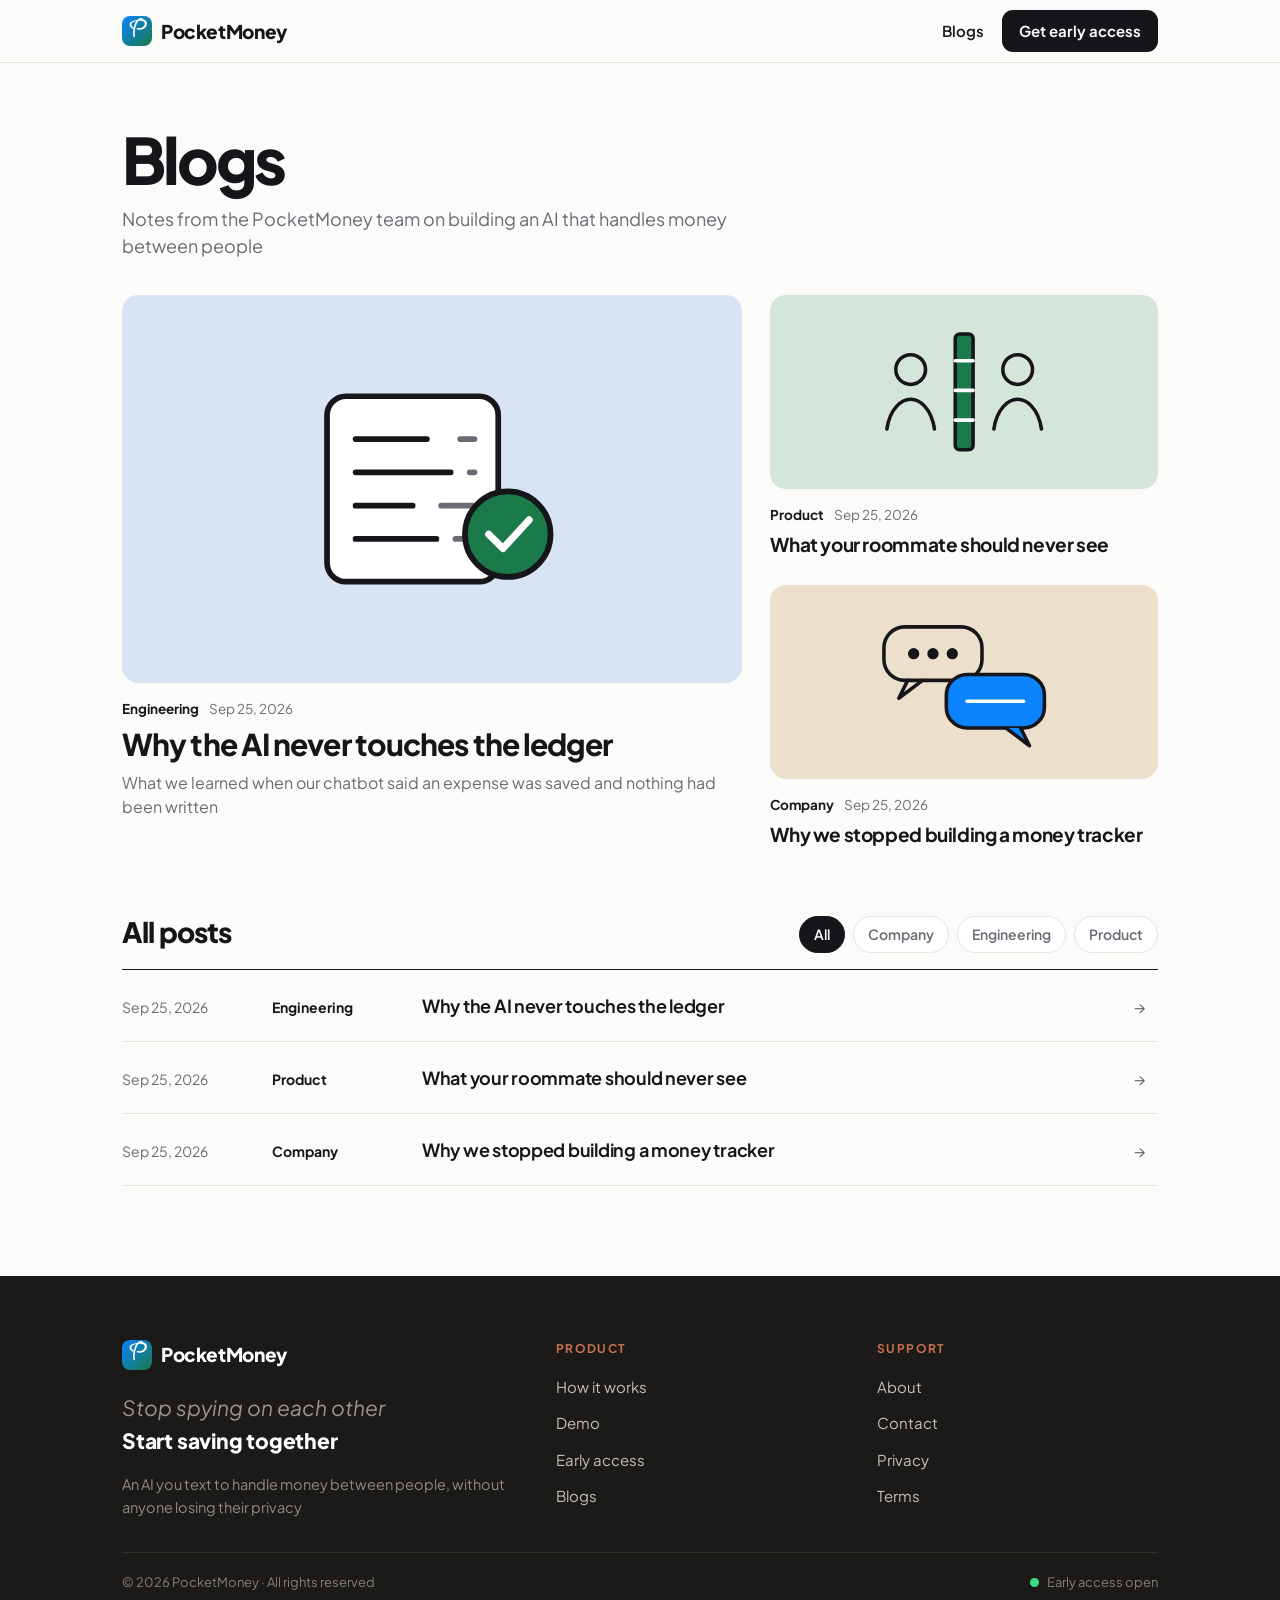
==== blogs/index.html @ 405c6bdd "Add Blogs section with three starter posts /blogs/ lists posts with a featured row and a filterable " ====
<!DOCTYPE html>
<html lang="en">
<head>
<meta charset="UTF-8" />
<meta name="viewport" content="width=device-width, initial-scale=1" />
<title>Blogs · PocketMoney</title>
  <link rel="icon" href="/favicon.ico" sizes="any">
  <link rel="icon" type="image/png" href="/favicon-32.png" sizes="32x32">
  <link rel="apple-touch-icon" href="/apple-touch-icon.png">
<meta name="description" content="Notes from the PocketMoney team on building an AI that handles money between people" />
<meta property="og:title" content="Blogs · PocketMoney" />
<meta property="og:description" content="Notes from the PocketMoney team on building an AI that handles money between people" />
<meta property="og:url" content="https://trypocketmoney.com/blogs/" />
<link rel="canonical" href="https://trypocketmoney.com/blogs/" />
<link rel="preconnect" href="https://fonts.googleapis.com">
<link rel="preconnect" href="https://fonts.gstatic.com" crossorigin>
<link href="https://fonts.googleapis.com/css2?family=Plus+Jakarta+Sans:wght@400;500;600;700;800&display=swap" rel="stylesheet">
<link rel="stylesheet" href="/blogs/blog.css">
  <!-- PostHog web analytics (privacy-first: no session recording) -->
  <script>
    !function(t,e){var o,n,p,r;e.__SV||(window.posthog=e,e._i=[],e.init=function(i,s,a){function g(t,e){var o=e.split(".");2==o.length&&(t=t[o[0]],e=o[1]),t[e]=function(){t.push([e].concat(Array.prototype.slice.call(arguments,0)))}}(p=t.createElement("script")).type="text/javascript",p.crossOrigin="anonymous",p.async=!0,p.src=s.api_host.replace(".i.posthog.com","-assets.i.posthog.com")+"/static/array.js",(r=t.getElementsByTagName("script")[0]).parentNode.insertBefore(p,r);var u=e;for(void 0!==a?u=e[a]=[]:a="posthog",u.people=u.people||[],u.toString=function(t){var e="posthog";return"posthog"!==a&&(e+="."+a),t||(e+=" (stub)"),e},u.people.toString=function(){return u.toString(1)+".people (stub)"},o="init capture register register_once register_for_session unregister unregister_for_session getFeatureFlag getFeatureFlagPayload isFeatureEnabled reloadFeatureFlags updateEarlyAccessFeatureEnrollment getEarlyAccessFeatures on onFeatureFlags onSessionId getSurveys getActiveMatchingSurveys renderSurvey canRenderSurvey getNextSurveyStep identify setPersonProperties group resetGroups setPersonPropertiesForFlags resetPersonPropertiesForFlags setGroupPropertiesForFlags resetGroupPropertiesForFlags reset get_distinct_id getGroups get_session_id get_session_replay_url alias set_config startSessionRecording stopSessionRecording capturedForSessionRecording get_session_recording_status log optIn optOut".split(" "),n=0;n<o.length;n++)g(u,o[n]);e._i.push([i,s,a])},e.__SV=1)}(document,window.posthog||[]);
    posthog.init('phc_vDGzgaGSYCHzjmmtXt4KbbL6Bm7c357qby8rYuPzvGn6', {
      api_host: 'https://us.i.posthog.com',
      person_profiles: 'identified_only',
      disable_session_recording: true
    });
  </script>
</head>
<body>
  <nav><div class="wrap row">
    <a class="brand" href="/"><span class="logo">P</span>PocketMoney</a>
    <div class="navr"><a class="navlink on" href="/blogs/">Blogs</a><a class="btn" href="/#signup">Get early access</a></div>
  </div></nav>

  <main class="wrap">
    <header class="bhead">
      <h1>Blogs</h1>
      <p>Notes from the PocketMoney team on building an AI that handles money between people</p>
    </header>
    <section class="feat">
      <a class="card" href="/blogs/the-ai-never-touches-the-ledger.html"><div class="art sky " aria-hidden="true"><svg viewBox="0 0 120 90" fill="none" stroke="#15151a" stroke-width="2.4" stroke-linecap="round" stroke-linejoin="round"><rect x="16" y="6" width="72" height="78" rx="8" fill="#fff"/><path d="M28 24h30M28 38h40M28 52h24M28 66h34"/><path d="M72 24h6M76 38h2M64 52h14M70 66h8" stroke="#6b6b76"/><circle cx="92" cy="64" r="18" fill="#1a7a4a"/><path d="M84 64l6 6 11-12" stroke="#fff" stroke-width="3"/></svg></div><div class="meta"><span class="cat">Engineering</span><time datetime="2026-09-25">Sep 25, 2026</time></div><h2>Why the AI never touches the ledger</h2><p class="dek">What we learned when our chatbot said an expense was saved and nothing had been written</p></a>
      <div class="side"><a class="card" href="/blogs/what-your-roommate-should-never-see.html"><div class="art mint " aria-hidden="true"><svg viewBox="0 0 120 90" fill="none" stroke="#15151a" stroke-width="2.4" stroke-linecap="round" stroke-linejoin="round"><circle cx="24" cy="30" r="10"/><path d="M8 70c2-14 10-20 16-20s14 6 16 20"/><circle cx="96" cy="30" r="10"/><path d="M80 70c2-14 10-20 16-20s14 6 16 20"/><rect x="54" y="6" width="12" height="78" rx="3" fill="#1a7a4a"/><path d="M54 24h12M54 44h12M54 64h12" stroke="#fff"/></svg></div><div class="meta"><span class="cat">Product</span><time datetime="2026-09-25">Sep 25, 2026</time></div><h3>What your roommate should never see</h3></a><a class="card" href="/blogs/why-we-stopped-building-a-money-tracker.html"><div class="art sand " aria-hidden="true"><svg viewBox="0 0 120 90" fill="none" stroke="#15151a" stroke-width="2.4" stroke-linecap="round" stroke-linejoin="round"><rect x="6" y="8" width="66" height="36" rx="14"/><path d="M22 44l-6 12 16-12"/><rect x="48" y="40" width="66" height="36" rx="14" fill="#0b84fe" stroke="#15151a"/><path d="M98 76l6 12-16-12" fill="#0b84fe"/><circle cx="26" cy="26" r="2.6" fill="#15151a"/><circle cx="39" cy="26" r="2.6" fill="#15151a"/><circle cx="52" cy="26" r="2.6" fill="#15151a"/><path d="M62 58h38" stroke="#fff"/></svg></div><div class="meta"><span class="cat">Company</span><time datetime="2026-09-25">Sep 25, 2026</time></div><h3>Why we stopped building a money tracker</h3></a></div>
    </section>
    <section class="all">
      <div class="allhead"><h2>All posts</h2><div class="chips"><button class="chip on" data-cat="all">All</button><button class="chip" data-cat="Company">Company</button><button class="chip" data-cat="Engineering">Engineering</button><button class="chip" data-cat="Product">Product</button></div></div>
      <ul class="rows">
      <li data-cat="Engineering"><a href="/blogs/the-ai-never-touches-the-ledger.html"><span class="d">Sep 25, 2026</span><span class="c">Engineering</span><span class="t">Why the AI never touches the ledger</span><span class="ar">→</span></a></li>
      <li data-cat="Product"><a href="/blogs/what-your-roommate-should-never-see.html"><span class="d">Sep 25, 2026</span><span class="c">Product</span><span class="t">What your roommate should never see</span><span class="ar">→</span></a></li>
      <li data-cat="Company"><a href="/blogs/why-we-stopped-building-a-money-tracker.html"><span class="d">Sep 25, 2026</span><span class="c">Company</span><span class="t">Why we stopped building a money tracker</span><span class="ar">→</span></a></li>
      </ul>
    </section>
  </main>
  <footer><div class="wrap">
    <div class="fgrid">
      <div>
        <div class="brand"><span class="logo">P</span>PocketMoney</div>
        <div class="fitalic">Stop spying on each other</div>
        <div class="fbold">Start saving together</div>
        <div class="fdesc">An AI you text to handle money between people, without anyone losing their privacy</div>
      </div>
      <div class="fcol"><h4>Product</h4><a href="/#demo">How it works</a><a href="/#demo">Demo</a><a href="/#signup">Early access</a><a href="/blogs/">Blogs</a></div>
      <div class="fcol"><h4>Support</h4><a href="/about.html">About</a><a href="/contact.html">Contact</a><a href="/privacy.html">Privacy</a><a href="/terms.html">Terms</a></div>
    </div>
    <div class="fbar">
      <span>© 2026 PocketMoney · All rights reserved</span>
      <span class="status"><span class="dot"></span> Early access open</span>
    </div>
  </div></footer>
<script>
  document.querySelectorAll('.chip').forEach(function(b){b.addEventListener('click',function(){
    document.querySelectorAll('.chip').forEach(function(x){x.classList.toggle('on',x===b)});
    var c=b.dataset.cat;
    document.querySelectorAll('.rows li').forEach(function(li){li.hidden=c!=='all'&&li.dataset.cat!==c});
  })});
</script>
</body>
</html>
---- blogs/blog.css ----
@font-face{font-family:'Fuggles';src:url(/fonts/fuggles.woff2) format('woff2');font-weight:400;font-display:swap}

:root{--ink:#15151a;--muted:#6b6b76;--line:#e6e4df;--blue:#0b84fe;--green:#1a7a4a;--bg:#fbfbfa;--body:#34343c;
  --font:'Plus Jakarta Sans',-apple-system,BlinkMacSystemFont,"Segoe UI",Helvetica,Arial,sans-serif;
  --sand:#ecdfcc;--mint:#d3e6d9;--sky:#d8e4f3}
*{box-sizing:border-box;margin:0;padding:0}
body{font-family:var(--font);background:var(--bg);color:var(--ink);-webkit-font-smoothing:antialiased;line-height:1.5}
a{color:inherit;text-decoration:none}
.wrap{max-width:1080px;margin:0 auto;padding:0 22px}

/* nav */
nav{position:sticky;top:0;z-index:40;background:rgba(251,251,250,.85);backdrop-filter:saturate(160%) blur(10px);-webkit-backdrop-filter:saturate(160%) blur(10px);border-bottom:1px solid var(--line)}
nav .row{display:flex;align-items:center;justify-content:space-between;height:62px}
.brand{display:flex;align-items:center;gap:9px;font-weight:800;font-size:19px;letter-spacing:-.02em}
.logo{width:30px;height:30px;border-radius:8px;background:linear-gradient(135deg,#0b84fe,#1a7a4a);display:inline-flex;align-items:center;justify-content:center;color:#fff;font-family:'Fuggles',cursive;font-size:26px;line-height:1;padding-bottom:3px}
.navr{display:flex;align-items:center;gap:18px}
.navlink{font-weight:600;font-size:15px;color:var(--muted);transition:color .2s ease}
.navlink:hover,.navlink.on{color:var(--ink)}
.btn{display:inline-block;background:var(--ink);color:#fff;font-weight:650;font-size:15px;padding:10px 17px;border-radius:11px;transition:opacity .25s ease,transform .25s ease}
.btn:hover{opacity:.92;transform:translateY(-1px)}
@media(max-width:480px){nav .row{gap:12px}.brand{font-size:16px;gap:7px}.navr{gap:12px}.navlink{font-size:14px}.navr .btn{font-size:13px;padding:8px 11px;white-space:nowrap}}

/* index header */
.bhead{padding:64px 0 36px}
.bhead h1{font-size:64px;font-weight:800;letter-spacing:-.045em;line-height:1}
.bhead p{color:var(--muted);font-size:18px;margin-top:14px;max-width:52ch}
@media(max-width:760px){.bhead{padding:40px 0 24px}.bhead h1{font-size:44px}.bhead p{font-size:16px}}

/* art panels */
.art{border-radius:16px;display:flex;align-items:center;justify-content:center;overflow:hidden;aspect-ratio:16/10}
.art svg{width:46%;height:auto;max-height:78%}
.art.sand{background:var(--sand)}.art.mint{background:var(--mint)}.art.sky{background:var(--sky)}

/* featured */
.feat{display:grid;grid-template-columns:1.6fr 1fr;gap:28px;padding-bottom:64px}
.feat .side{display:flex;flex-direction:column;gap:28px}
.card{display:block}
.card .art{transition:transform .35s cubic-bezier(.2,.8,.2,1)}
.card:hover .art{transform:scale(1.015)}
.card:hover h2,.card:hover h3{text-decoration:underline;text-decoration-thickness:1.5px;text-underline-offset:4px}
.meta{display:flex;gap:10px;align-items:center;font-size:13.5px;color:var(--muted);margin:16px 0 8px}
.cat{font-weight:700;color:var(--ink)}
.card h2{font-size:30px;font-weight:750;letter-spacing:-.03em;line-height:1.15}
.card h3{font-size:19px;font-weight:700;letter-spacing:-.02em;line-height:1.25}
.card .dek{color:var(--muted);font-size:16px;margin-top:10px;max-width:56ch}
.feat .side .art{aspect-ratio:16/8}
@media(max-width:760px){.feat{grid-template-columns:1fr;gap:36px;padding-bottom:44px}.feat .side{gap:36px}.card h2{font-size:25px}.feat .side .art{aspect-ratio:16/10}}

/* all posts list */
.all{padding-bottom:90px}
.allhead{display:flex;align-items:flex-end;justify-content:space-between;gap:16px;flex-wrap:wrap;border-bottom:1px solid var(--ink);padding-bottom:16px}
.allhead h2{font-size:28px;font-weight:800;letter-spacing:-.03em}
.chips{display:flex;gap:8px;flex-wrap:wrap}
.chip{font:inherit;font-size:14px;font-weight:600;padding:7px 14px;border-radius:999px;border:1px solid var(--line);background:#fff;color:var(--muted);cursor:pointer;transition:all .2s ease}
.chip:hover{color:var(--ink);border-color:#cfcdc7}
.chip.on{background:var(--ink);color:#fff;border-color:var(--ink)}
.rows{list-style:none}
.rows a{display:grid;grid-template-columns:130px 130px 1fr 24px;gap:20px;align-items:baseline;padding:22px 0;border-bottom:1px solid var(--line)}
.rows .d{color:var(--muted);font-size:14px}
.rows .c{font-size:14px;font-weight:700}
.rows .t{font-size:18px;font-weight:650;letter-spacing:-.015em}
.rows .ar{color:var(--muted);transition:transform .25s ease,color .25s ease}
.rows a:hover .t{text-decoration:underline;text-underline-offset:4px}
.rows a:hover .ar{transform:translateX(4px);color:var(--ink)}
.rows li[hidden]{display:none}
@media(max-width:760px){.rows a{grid-template-columns:1fr 20px;gap:4px 12px}.rows .d,.rows .c{grid-column:1;display:inline}.rows .t{grid-column:1}.rows .ar{grid-column:2;grid-row:1/4;align-self:center}}

/* post page */
.post{max-width:720px;margin:0 auto;padding:48px 22px 40px}
.back{display:inline-flex;align-items:center;gap:6px;font-size:14px;font-weight:600;color:var(--muted)}
.back:hover{color:var(--ink)}
.post .meta{margin:28px 0 14px}
.post h1{font-size:46px;font-weight:800;letter-spacing:-.04em;line-height:1.08}
.post .lead{font-size:20px;color:#4a4a52;margin-top:16px;line-height:1.5}
.post .by{font-size:14px;color:var(--muted);margin-top:22px}
.hero{max-width:1000px;margin:0 auto;padding:0 22px}
.prose{max-width:720px;margin:0 auto;padding:44px 22px 70px;font-size:17.5px;line-height:1.72;color:var(--body)}
.prose p{margin-bottom:20px}
.prose h2{font-size:25px;font-weight:750;letter-spacing:-.025em;line-height:1.25;color:var(--ink);margin:44px 0 14px}
.prose ul{margin:0 0 20px 22px}
.prose li{margin-bottom:8px}
.prose a{color:var(--blue);text-decoration:underline;text-underline-offset:3px}
.prose strong{color:var(--ink)}
.prose .cta{margin-top:36px;padding:24px;border:1px solid var(--line);border-radius:14px;background:#fff;display:flex;align-items:center;justify-content:space-between;gap:16px;flex-wrap:wrap}
.prose .cta span{font-weight:650;color:var(--ink)}
.prose .cta a{text-decoration:none;color:#fff}
@media(max-width:760px){.post{padding-top:32px}.post h1{font-size:34px}.post .lead{font-size:18px}.prose{font-size:17px;padding-top:32px}}
.more{border-top:1px solid var(--line);padding:56px 0 80px}
.more h2{font-size:24px;font-weight:800;letter-spacing:-.03em;margin-bottom:24px}
.more .grid{display:grid;grid-template-columns:1fr 1fr;gap:28px}
@media(max-width:760px){.more .grid{grid-template-columns:1fr;gap:36px}}

/* footer, same as home */
footer{background:#1c1a18;color:#cbc7c2}
.fgrid{display:grid;grid-template-columns:1.4fr 1fr 1fr;gap:40px;padding:64px 0 30px}
@media(max-width:760px){.fgrid{grid-template-columns:1fr;gap:30px}}
footer .brand{color:#fff}
.fitalic{font-style:italic;color:#9a948c;font-size:21px;margin-top:22px}
.fbold{font-weight:800;color:#fff;font-size:21px;letter-spacing:-.01em;margin-top:2px}
.fdesc{color:#8f8a83;font-size:14.5px;max-width:38ch;margin-top:16px;line-height:1.6}
.fcol h4{color:#c9714f;font-size:12px;font-weight:700;letter-spacing:.12em;text-transform:uppercase;margin-bottom:18px}
.fcol a{display:block;color:#c4bfb9;font-size:15px;margin-bottom:14px;transition:color .22s ease}
.fcol a:hover{color:#fff}
.fbar{border-top:1px solid #322e2a;display:flex;align-items:center;justify-content:space-between;padding:20px 0;font-size:13px;color:#857f78;flex-wrap:wrap;gap:10px}
.status{display:flex;align-items:center;gap:8px}
.status .dot{width:9px;height:9px;border-radius:50%;background:#3ddc84}
.hero .art{aspect-ratio:21/9}
.hero .art svg{width:30%}
@media(max-width:760px){.hero .art{aspect-ratio:16/10}.hero .art svg{width:46%}}
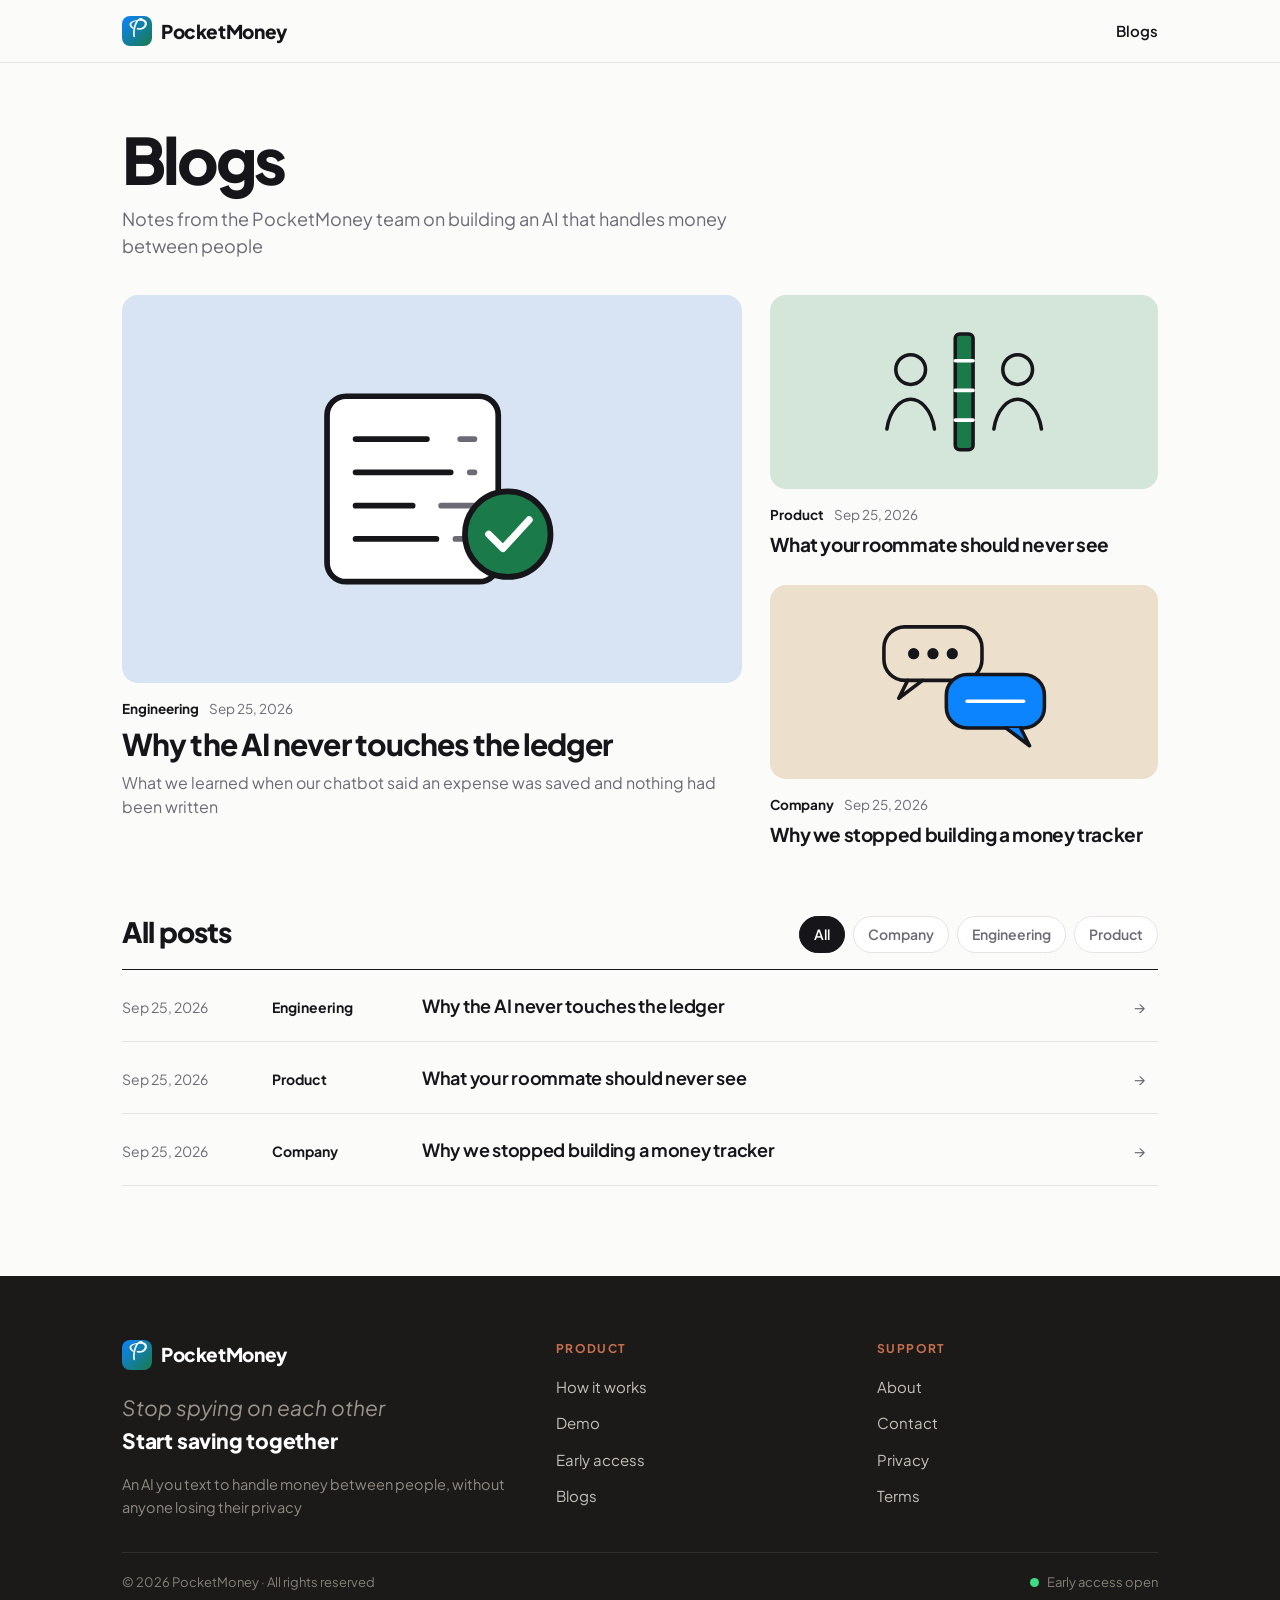
==== commit 787dbe51: "Remove 'Get early access' nav button from all remaining pages The homepage nav button was removed in" ====
--- a/blogs/index.html
+++ b/blogs/index.html
@@ -29,7 +29,7 @@
 <body>
   <nav><div class="wrap row">
     <a class="brand" href="/"><span class="logo">P</span>PocketMoney</a>
-    <div class="navr"><a class="navlink on" href="/blogs/">Blogs</a><a class="btn" href="/#signup">Get early access</a></div>
+    <div class="navr"><a class="navlink on" href="/blogs/">Blogs</a></div>
   </div></nav>
 
   <main class="wrap">
